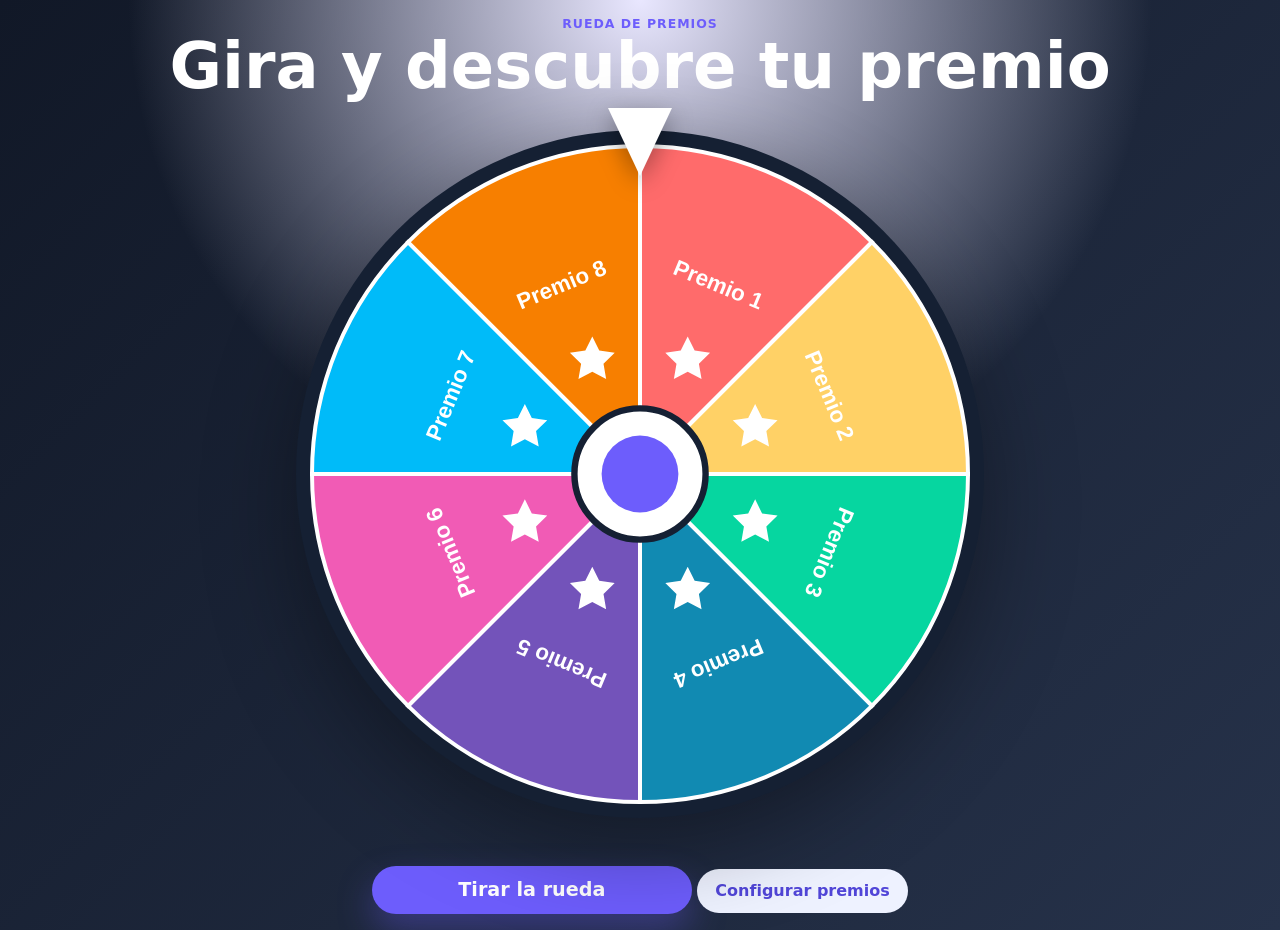
==== play.html @ 06f8d1b3 "Add separate prize wheel play screen" ====
<!doctype html>
<html lang="es">
<head>
  <meta charset="utf-8" />
  <meta name="viewport" content="width=device-width, initial-scale=1" />
  <title>Jugar rueda de premios</title>
  <link rel="stylesheet" href="styles.css" />
</head>
<body class="play-body">
  <main class="play-screen" aria-labelledby="play-title">
    <section class="play-card">
      <p class="eyebrow">Rueda de premios</p>
      <h1 id="play-title">Gira y descubre tu premio</h1>
      <div class="game-stage">
        <div class="game-pointer" aria-hidden="true"></div>
        <div id="play-wheel" class="play-wheel"></div>
      </div>
      <button id="spin-button" type="button" class="primary spin-button">Tirar la rueda</button>
      <a href="index.html" class="config-link">Configurar premios</a>
    </section>
  </main>

  <dialog id="winner-dialog" class="winner-dialog">
    <div class="winner-content">
      <p class="eyebrow">Premio ganador</p>
      <h2 id="winner-name"></h2>
      <button id="close-dialog" type="button">Cerrar</button>
    </div>
  </dialog>

  <script src="script.js"></script>
</body>
</html>
---- styles.css ----
:root {
  color-scheme: light;
  font-family: Inter, ui-sans-serif, system-ui, -apple-system, BlinkMacSystemFont, "Segoe UI", sans-serif;
  --bg: #f4f7fb;
  --panel: #ffffff;
  --ink: #152033;
  --muted: #667085;
  --brand: #6d5dfc;
  --brand-dark: #5146d8;
  --border: #d9e0ec;
  --shadow: 0 24px 70px rgba(27, 39, 63, 0.14);
}

* { box-sizing: border-box; }

body {
  margin: 0;
  min-height: 100vh;
  color: var(--ink);
  background: radial-gradient(circle at top left, #e7edff, transparent 34rem), var(--bg);
}

button, input, textarea { font: inherit; }
button {
  border: 0;
  border-radius: 999px;
  padding: 0.78rem 1.15rem;
  color: var(--ink);
  background: #eef2ff;
  cursor: pointer;
  font-weight: 700;
  transition: transform 160ms ease, background 160ms ease;
}
button:hover { transform: translateY(-1px); background: #dfe5ff; }
button.primary { color: #fff; background: var(--brand); }
button.primary:hover { background: var(--brand-dark); }

.app-shell {
  display: grid;
  grid-template-columns: minmax(22rem, 31rem) minmax(22rem, 1fr);
  gap: 1.5rem;
  width: min(1180px, calc(100% - 2rem));
  margin: 1rem auto;
}

.panel {
  background: rgba(255,255,255,0.92);
  border: 1px solid rgba(217, 224, 236, 0.9);
  border-radius: 1.5rem;
  box-shadow: var(--shadow);
  padding: 1.35rem;
}

.controls { max-height: calc(100vh - 2rem); overflow: auto; }
.header-block h1, .preview-header h2 { margin: 0.15rem 0 0.5rem; line-height: 1.05; }
.header-block p:not(.eyebrow), .hint { color: var(--muted); margin: 0; }
.eyebrow { color: var(--brand); font-size: 0.78rem; font-weight: 800; letter-spacing: 0.08em; margin: 0; text-transform: uppercase; }

.field { display: grid; gap: 0.35rem; font-weight: 700; margin-top: 1rem; }
.inline-field { grid-template-columns: 1fr 7rem; align-items: center; }
input, textarea {
  width: 100%;
  border: 1px solid var(--border);
  border-radius: 0.85rem;
  padding: 0.72rem 0.85rem;
  background: #fff;
  color: var(--ink);
}
textarea { min-height: 4.75rem; resize: vertical; font-family: ui-monospace, SFMono-Regular, Menlo, monospace; font-size: 0.78rem; }
.actions { display: flex; gap: 0.65rem; flex-wrap: wrap; margin-top: 1rem; }
.compact button { flex: 1; }

.prize-card {
  border: 1px solid var(--border);
  border-radius: 1.1rem;
  padding: 1rem;
  margin-top: 1rem;
  background: #fbfcff;
}
.prize-card h3 { display: flex; justify-content: space-between; margin: 0 0 0.75rem; font-size: 1rem; }
.prize-grid { display: grid; grid-template-columns: 1fr 6rem; gap: 0.75rem; }
.file-field { color: var(--muted); font-size: 0.85rem; }

.preview { display: flex; flex-direction: column; min-height: calc(100vh - 2rem); }
.preview-header { display: flex; justify-content: space-between; align-items: start; gap: 1rem; }
.pill { background: #eef2ff; border-radius: 999px; color: var(--brand-dark); font-weight: 800; padding: 0.45rem 0.75rem; white-space: nowrap; }
.wheel-preview { display: grid; place-items: center; flex: 1; min-height: 34rem; }
.wheel-preview svg { width: min(100%, 42rem); height: auto; filter: drop-shadow(0 20px 30px rgba(33, 43, 72, 0.2)); }
.hint { margin-top: 1rem; }

@media (max-width: 880px) {
  .app-shell { grid-template-columns: 1fr; }
  .controls { max-height: none; }
  .preview { min-height: auto; }
}

.button-link, .config-link {
  display: inline-flex;
  align-items: center;
  justify-content: center;
  border-radius: 999px;
  padding: 0.78rem 1.15rem;
  color: var(--brand-dark);
  background: #eef2ff;
  font-weight: 800;
  text-decoration: none;
}
.button-link { flex: 1; }

.play-body {
  display: grid;
  place-items: center;
  overflow-x: hidden;
  background: radial-gradient(circle at 50% 0%, #e9e7ff, transparent 32rem), linear-gradient(135deg, #111827, #26324a);
}

.play-screen {
  width: min(980px, calc(100% - 2rem));
  min-height: 100vh;
  display: grid;
  place-items: center;
  padding: 1rem 0;
}

.play-card {
  width: 100%;
  text-align: center;
  color: #fff;
}

.play-card h1 {
  margin: 0.2rem 0 1rem;
  font-size: clamp(2rem, 5vw, 4rem);
  line-height: 1;
}

.game-stage {
  position: relative;
  display: grid;
  place-items: center;
  width: min(80vh, 90vw, 720px);
  margin: 0 auto 1.25rem;
}

.play-wheel {
  width: 100%;
  aspect-ratio: 1;
  transition: transform 4.2s cubic-bezier(0.12, 0.74, 0.12, 1);
  filter: drop-shadow(0 30px 45px rgba(0, 0, 0, 0.35));
}

.play-wheel svg { width: 100%; height: auto; display: block; }

.game-pointer {
  position: absolute;
  top: -0.4rem;
  z-index: 2;
  width: 0;
  height: 0;
  border-left: 2rem solid transparent;
  border-right: 2rem solid transparent;
  border-top: 4.3rem solid #ffffff;
  filter: drop-shadow(0 8px 12px rgba(0,0,0,0.35));
}

.spin-button {
  min-width: min(20rem, 90vw);
  font-size: 1.2rem;
  box-shadow: 0 16px 35px rgba(109, 93, 252, 0.35);
}
.spin-button:disabled { opacity: 0.65; cursor: wait; transform: none; }
.config-link { margin-top: 0.9rem; }

.winner-dialog {
  border: 0;
  border-radius: 1.5rem;
  padding: 0;
  width: min(28rem, calc(100% - 2rem));
  box-shadow: 0 30px 80px rgba(0,0,0,0.4);
}
.winner-dialog::backdrop { background: rgba(9, 14, 27, 0.72); backdrop-filter: blur(6px); }
.winner-content { padding: 2rem; text-align: center; }
.winner-content h2 { margin: 0.5rem 0 1.5rem; font-size: clamp(2rem, 8vw, 3.25rem); }
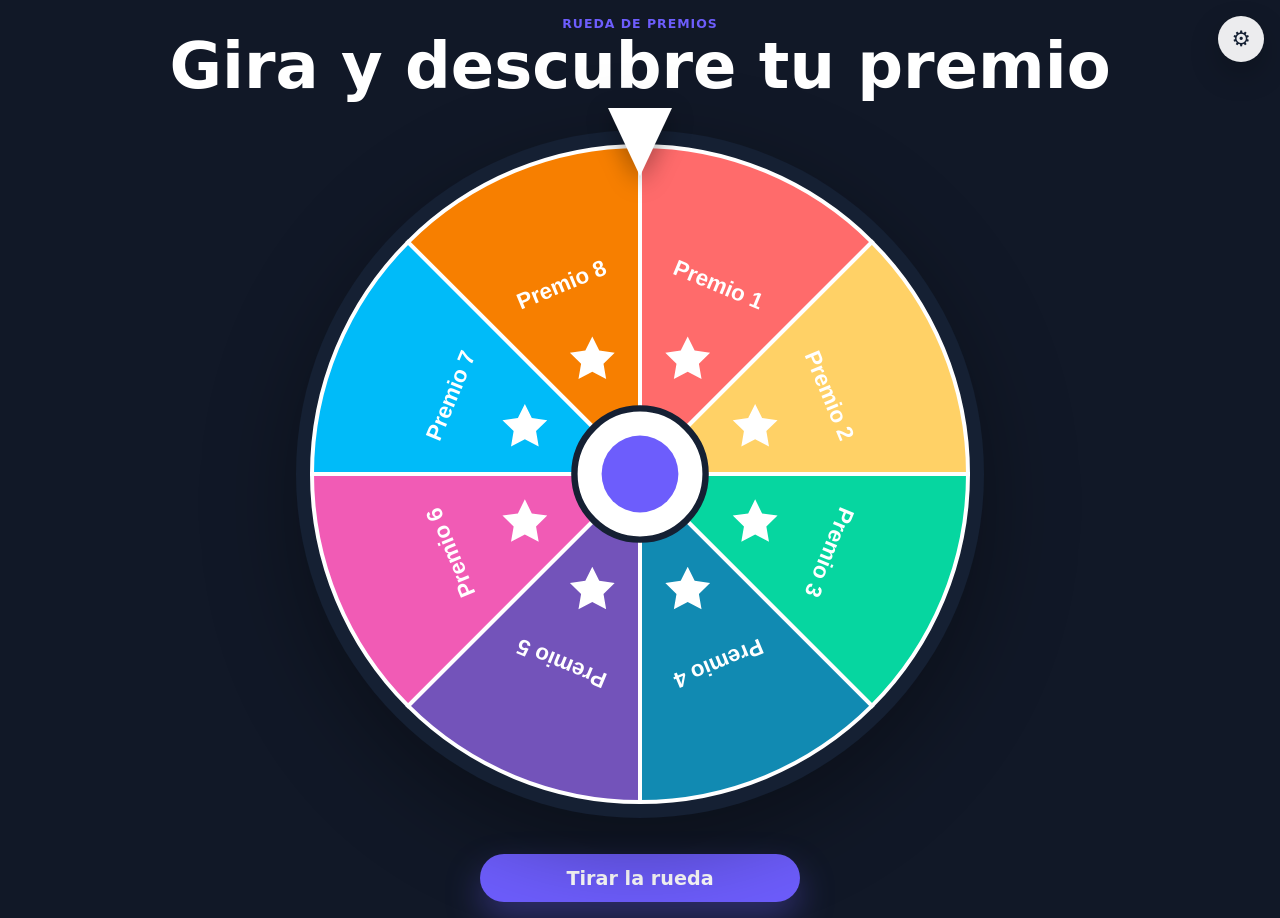
==== commit 05ae68e8: "Add game screen appearance settings" ====
--- a/play.html
+++ b/play.html
@@ -7,6 +7,7 @@
   <link rel="stylesheet" href="styles.css" />
 </head>
 <body class="play-body">
+  <a href="index.html" class="gear-link" aria-label="Configurar premios y apariencia">⚙</a>
   <main class="play-screen" aria-labelledby="play-title">
     <section class="play-card">
       <p class="eyebrow">Rueda de premios</p>
@@ -16,7 +17,6 @@
         <div id="play-wheel" class="play-wheel"></div>
       </div>
       <button id="spin-button" type="button" class="primary spin-button">Tirar la rueda</button>
-      <a href="index.html" class="config-link">Configurar premios</a>
     </section>
   </main>
 
--- a/styles.css
+++ b/styles.css
@@ -181,3 +181,43 @@
 .winner-dialog::backdrop { background: rgba(9, 14, 27, 0.72); backdrop-filter: blur(6px); }
 .winner-content { padding: 2rem; text-align: center; }
 .winner-content h2 { margin: 0.5rem 0 1.5rem; font-size: clamp(2rem, 8vw, 3.25rem); }
+
+.settings-card {
+  border: 1px solid var(--border);
+  border-radius: 1.1rem;
+  padding: 1rem;
+  margin-top: 1rem;
+  background: #ffffff;
+}
+.settings-card h2 {
+  margin: 0 0 0.35rem;
+  font-size: 1rem;
+}
+.appearance-grid {
+  display: grid;
+  grid-template-columns: repeat(3, minmax(0, 1fr));
+  gap: 0.75rem;
+}
+
+.gear-link {
+  position: fixed;
+  top: 1rem;
+  right: 1rem;
+  z-index: 10;
+  display: grid;
+  place-items: center;
+  width: 2.85rem;
+  height: 2.85rem;
+  border-radius: 999px;
+  color: #152033;
+  background: rgba(255, 255, 255, 0.92);
+  box-shadow: 0 12px 30px rgba(0, 0, 0, 0.22);
+  font-size: 1.35rem;
+  text-decoration: none;
+  transition: transform 160ms ease, background 160ms ease;
+}
+.gear-link:hover { transform: rotate(24deg) scale(1.04); background: #ffffff; }
+
+@media (max-width: 620px) {
+  .appearance-grid { grid-template-columns: 1fr; }
+}
